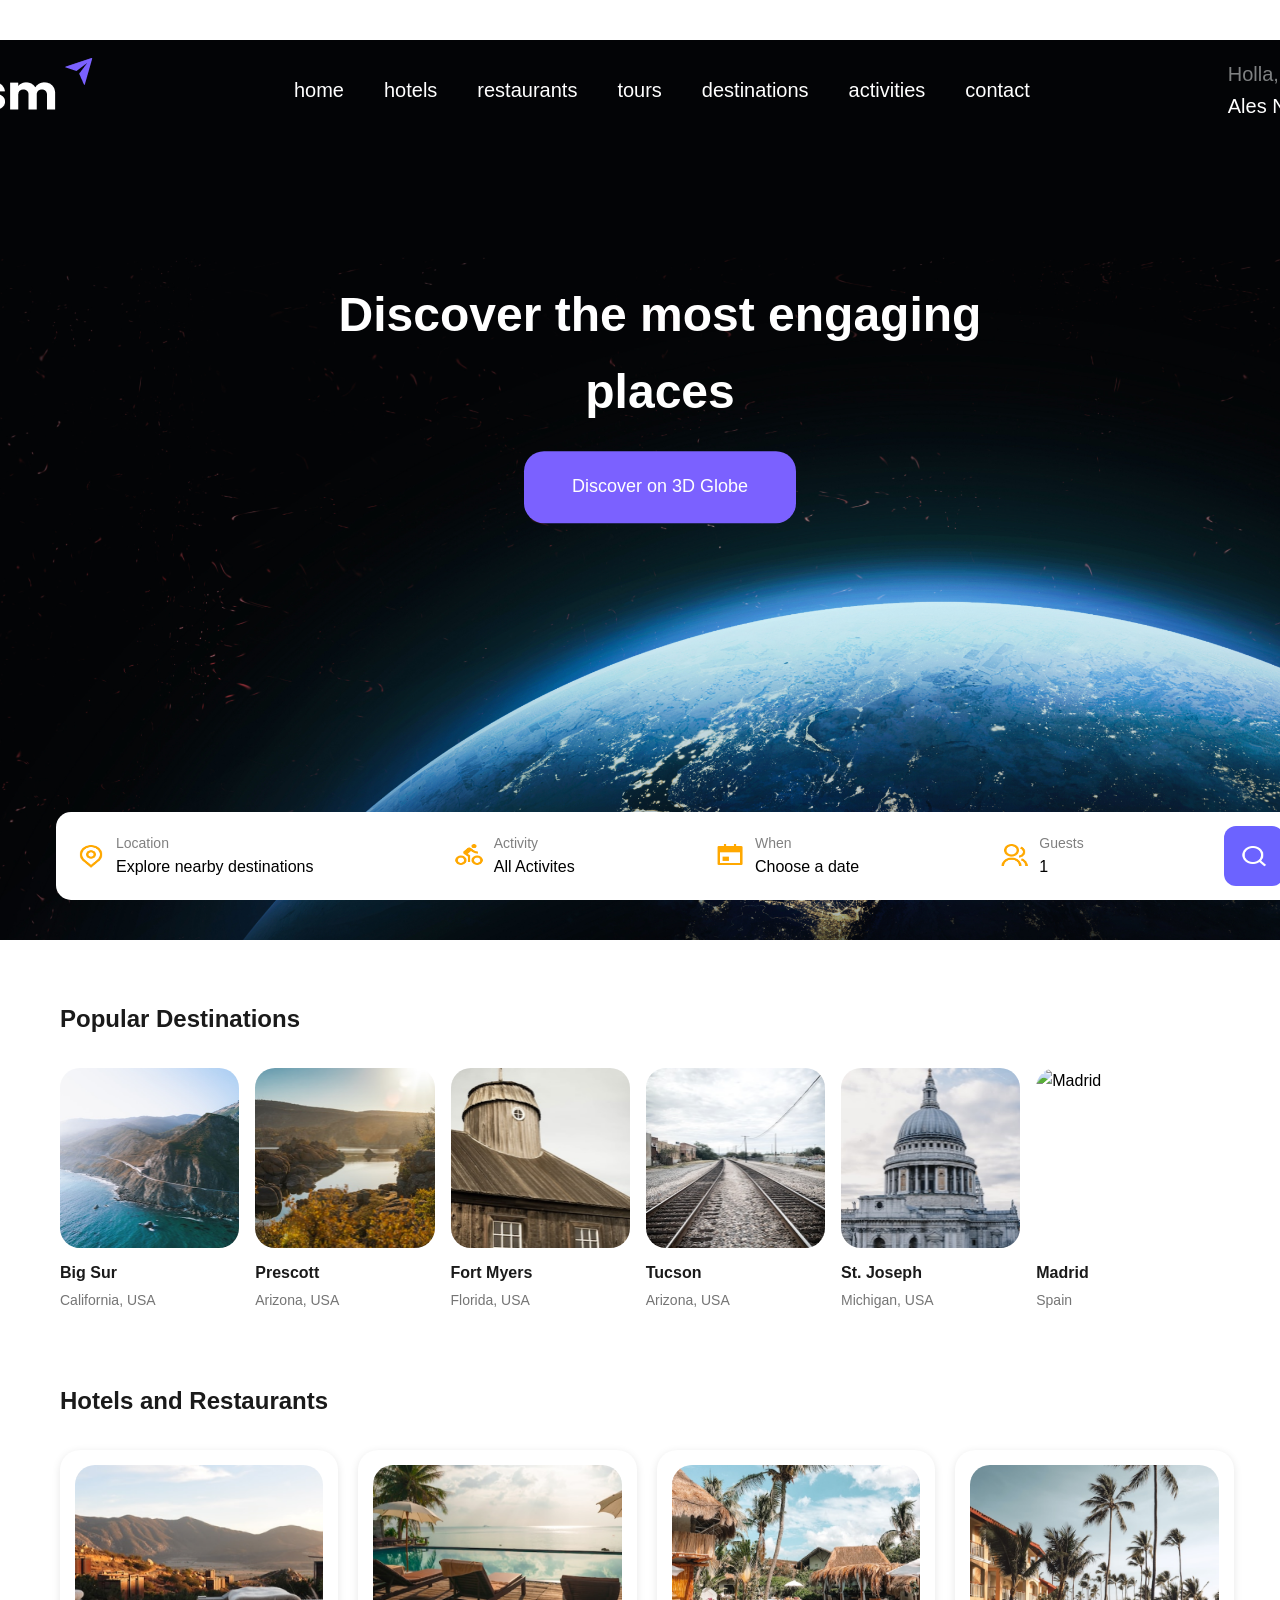
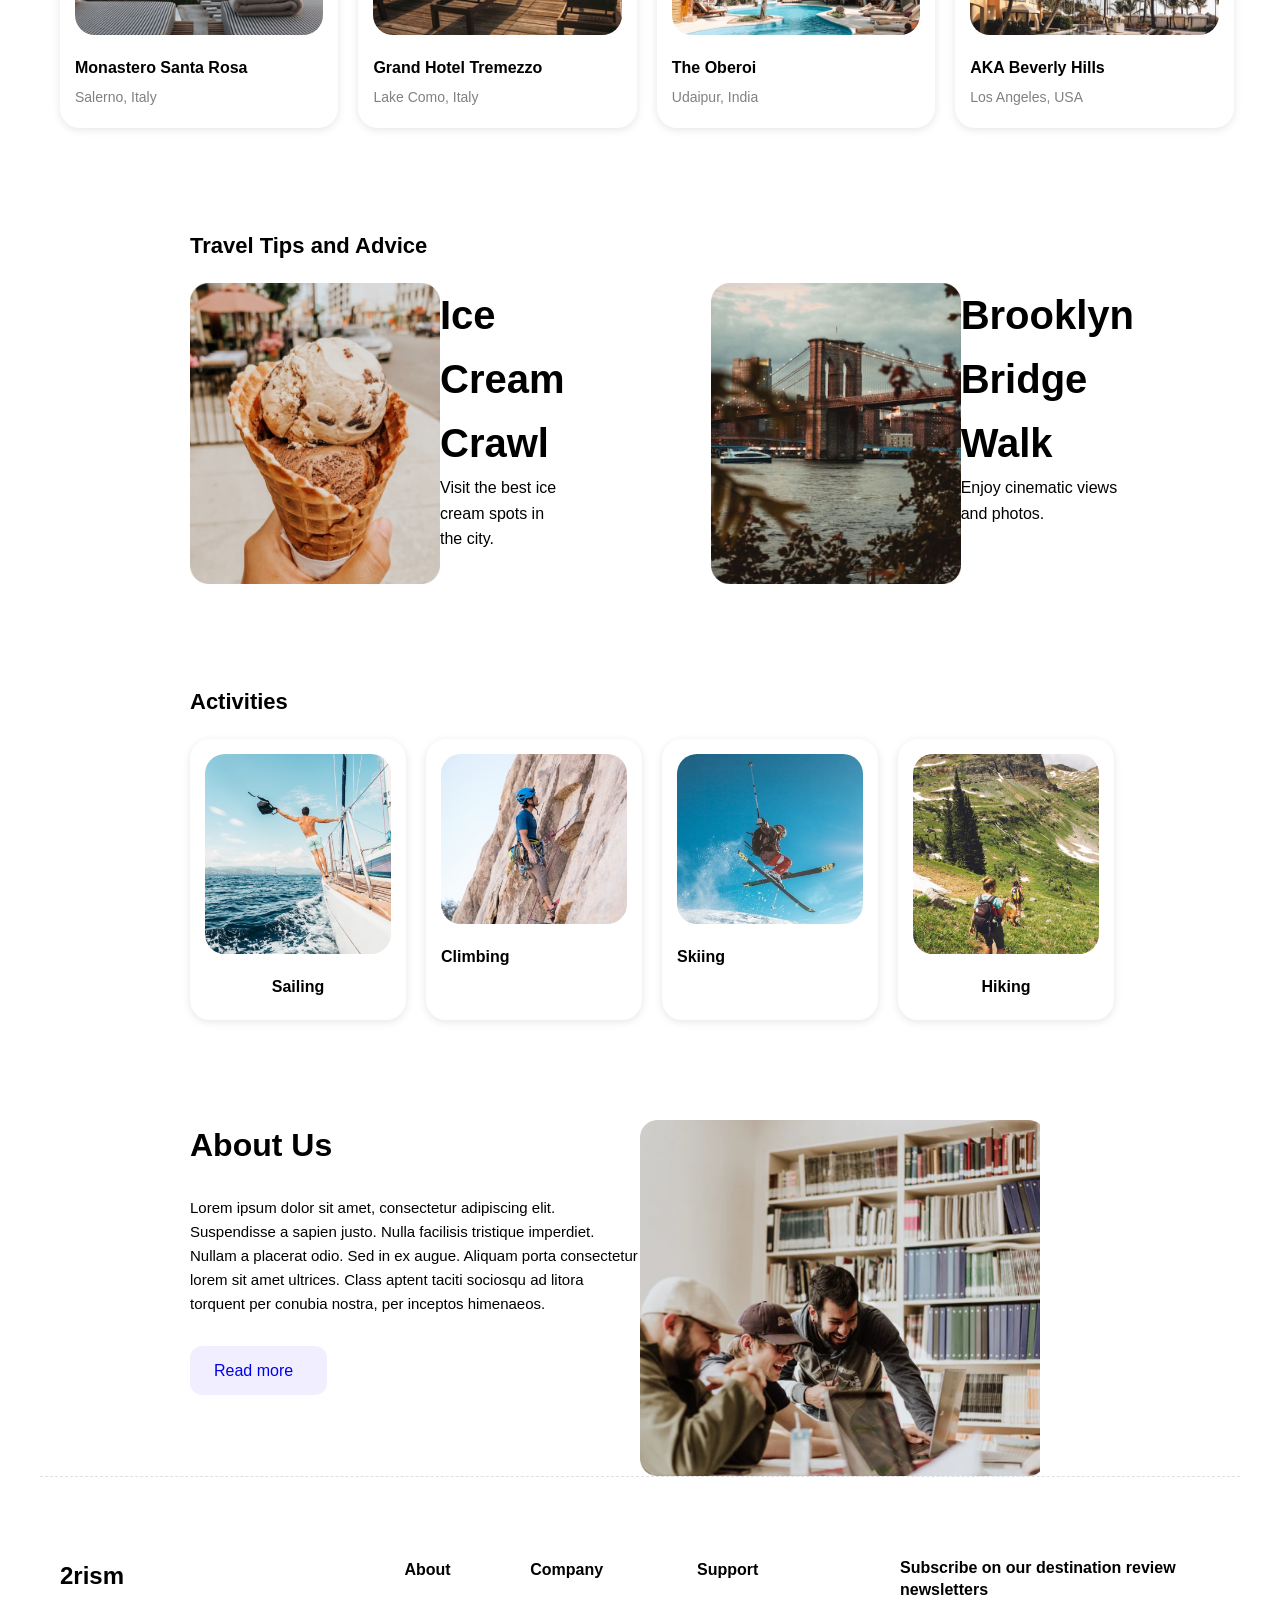
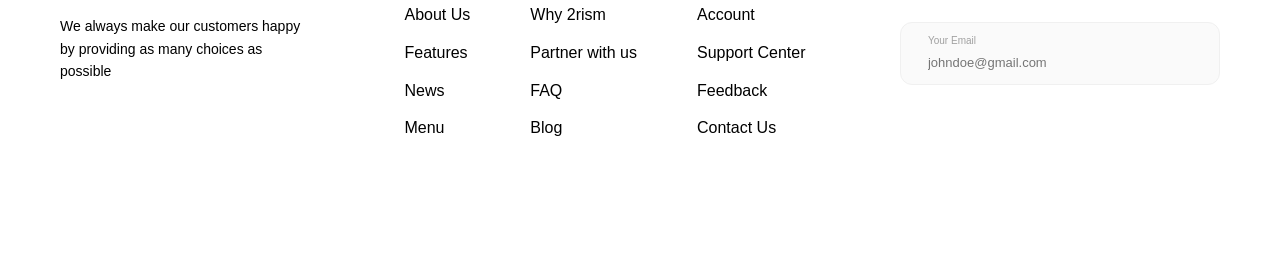
==== index.html @ 181f8df0 "Add files via upload" ====
<!DOCTYPE html>
<html lang="en">

<head>
    <meta charset="UTF-8">
    <meta name="viewport" content="width=device-width, initial-scale=1.0">
    <title>Document</title>
    <link rel="stylesheet" href="style.css">
    <link rel="preconnect" href="https://fonts.googleapis.com">
    <link rel="preconnect" href="https://fonts.gstatic.com" crossorigin>
    <link
        href="https://fonts.googleapis.com/css2?family=Poppins:ital,wght@0,100;0,200;0,300;0,400;0,500;0,600;0,700;0,800;0,900;1,100;1,200;1,300;1,400;1,500;1,600;1,700;1,800;1,900&display=swap"
        rel="stylesheet">
    <link rel="stylesheet" href="https://cdnjs.cloudflare.com/ajax/libs/font-awesome/7.0.1/css/all.min.css"
        integrity="sha512-2SwdPD6INVrV/lHTZbO2nodKhrnDdJK9/kg2XD1r9uGqPo1cUbujc+IYdlYdEErWNu69gVcYgdxlmVmzTWnetw=="
        crossorigin="anonymous" referrerpolicy="no-referrer" />
</head>

<body>

    <div class="container">
        <main class="home">
            <header>
                <div class="logo-div">
                    <img src="./database/logo.png" alt="">
                </div>

                <ul class="menu">
                    <li>home</li>
                    <li>hotels</li>
                    <li>restaurants</li>
                    <li>tours</li>
                    <li>destinations</li>
                    <li>activities</li>
                    <li>contact</li>
                </ul>

                <div class="profile">
                    <div class="username">
                        <p class="firstname">Holla,</p>
                        <p class="secondname">Ales Nesetril</p>
                    </div>
                    <img src="./database/базарная баба.png" alt="">
                </div>
            </header>

            <div class="home-text">
                <h1>Discover the most engaging places</h1>
                <button class="home-btn">
                    Discover on 3D Globe
                </button>
            </div>

            <div class="search-row">
                <div class="row location-row">
                    <img src="./database/location.png" alt="">
                    <div class="location-row-text">
                        <p class="first-text">Location</p>
                        <p>Explore nearby destinations</p>
                    </div>
                </div>

                <div class="row bike-row">
                    <img src="./database/velo.png" alt="">
                    <div class="bike-row-text">
                        <p class="first-text">Activity</p>
                        <p>All Activites</p>
                    </div>
                </div>

                <div class="row date-row">
                    <img src="./database/so days.png" alt="">
                    <div class="date-row-text">
                        <p class="first-text">When</p>
                        <p>Choose a date</p>
                    </div>
                </div>

                <div class="row guest-row">
                    <img src="./database/man.png" alt="">
                    <div class="guest-row-text">
                        <p class="first-text">Guests</p>
                        <p>1</p>
                    </div>
                </div>

                <div class="row btn" style="justify-content: center;">
                    <button class="row search-btn" style="justify-content: center;">
                        <img src="./database/serach.png" alt="">
                    </button>
                </div>
            </div>

        </main>

        <section class="main">

        </section>

        <footer class="footer">

        </footer>

    </div>

</body>

</html>


        
        

    </div>
</div>


    </div>
</div>
</div>
                </div>
            </div>

        </main>

        <section class="main">

           
        </section>

        <footer class="footer">

        </footer>
        <section class="container popular-destinations">
    <section class="popular-destinations">
  <h2>Popular Destinations</h2>
  
  <div class="destinations-grid">
    <div class="destination-card">
      <img src="./database/image6.png">
      <div class="card-info">
        <h3>Big Sur</h3>
        <p>California, USA</p>
      </div>
    </div>

    <div class="destination-card">
      <img src="./database/prscote.png" alt="Prescott">
      <div class="card-info">
        <h3>Prescott</h3>
        <p>Arizona, USA</p>
      </div>
    </div>

    <div class="destination-card">
      <img src="./database/tucson.png" alt="Fort Myers">
      <div class="card-info">
        <h3>Fort Myers</h3>
        <p>Florida, USA</p>
      </div>
    </div>

    <div class="destination-card">
      <img src="./database/flore.png" alt="Tucson">
      <div class="card-info">
        <h3>Tucson</h3>
        <p>Arizona, USA</p>
      </div>
    </div>

    <div class="destination-card">
      <img src="./database/michi.png" alt="St. Joseph">
      <div class="card-info">
        <h3>St. Joseph</h3>
        <p>Michigan, USA</p>
      </div>
    </div>

    <div class="destination-card">
      <img src="https://images.unsplash.com/photo-1539037116277-4db20889f2d4?q=80&w=400" alt="Madrid">
      <div class="card-info">
        <h3>Madrid</h3>
        <p>Spain</p>
      </div>
    </div>
  </div>
</section>
        <h2>Hotels and Restaurants</h2>
        
    </div>

    <div class="cards">
        <div class="card">
            <img src="./database/Каайф.png">
            <h3>Monastero Santa Rosa</h3>
            <p>Salerno, Italy</p>
        </div>

        <div class="card">
            <img src="./database/короче отдыхаем.png">
            <h3>Grand Hotel Tremezzo</h3>
            <p>Lake Como, Italy</p>
        </div>

        <div class="card">
            <img src="./database/industani.png">
            <h3>The Oberoi</h3>
            <p>Udaipur, India</p>
        </div>

        <div class="card">
            <img src="./database/image copy 2.png">
            <h3>AKA Beverly Hills</h3>
            <p>Los Angeles, USA</p>
        </div>
    </div>
</section>


<section class="section">
    <div class="section-header">
        <h2>Travel Tips and Advice</h2>
    </div>

    <div class="tips">
        <div class="tip">
            <img src="./database/morojna.png">
            <div class="dovudmujik">
                <h3>Ice Cream Crawl</h3>
                <p>Visit the best ice cream spots in the city.</p>
            </div>
        </div>

        <div class="tiper">
            <img src="./database/мост турецкий.png">
            <div class="davronmujik">
                <h3>Brooklyn Bridge Walk</h3>
                <p>Enjoy cinematic views and photos.</p>
            </div>
        </div>
    </div>
</section>

<section class="section">
    <div class="section-header">
        <h2>Activities</h2>
    </div>

    <div class="cards">
        <div class="card small">
            <img src="./database/sail.png">
            <h3>Sailing</h3>
        </div>

        <div class="card smaller">
            <img src="./database/climb.png">
            <h3>Climbing</h3>
        </div>

        <div class="card smallest">
            <img src="./database/image copy.png">
            <h3>Skiing</h3>
        </div>

        <div class="card small">
            <img src="./database/hiki.png">
            <h3>Hiking</h3>
        </div>
    </div>
    <div class="container_about-container">
            <div class="about-content">
                <h2>About Us</h2>
                <p>Lorem ipsum dolor sit amet, consectetur adipiscing elit. Suspendisse a sapien justo. Nulla facilisis tristique imperdiet. Nullam a placerat odio. Sed in ex augue. Aliquam porta consectetur lorem sit amet ultrices. Class aptent taciti sociosqu ad litora torquent per conubia nostra, per inceptos himenaeos.</p>
                <a href="#" class="read-more">Read more <i class="fa-solid fa-arrow-right"></i></a>
            </div>
            <div class="about-image">
                <img src="./database/тупая компания.png" alt="Team working">
            </div>
        </div>
    </section>

    <footer class="main-footer">
        <div class="container footer-container">
            <div class="footer-brand">
                <div class="logo">2rism <i class="fa-solid fa-paper-plane"></i></div>
                <p>We always make our customers happy by providing as many choices as possible</p>
                <div class="social-links">
                    
                </div>
            </div>

            <div class="footer-links">
                <div class="link-group">
                    <h4>About</h4>
                    <ul>
                        <li>About Us</li>
                        <li>Features</li>
                        <li>News</li>
                        <li>Menu</li>
                    </ul>
                </div>
                <div class="link-group">
                    <h4>Company</h4>
                    <ul>
                        <li>Why 2rism</li>
                        <li>Partner with us</li>
                        <li>FAQ</li>
                        <li>Blog</li>
                    </ul>
                </div>
                <div class="link-group">
                    <h4>Support</h4>
                    <ul>
                        <li>Account</li>
                        <li>Support Center</li>
                        <li>Feedback</li>
                        <li>Contact Us</li>
                    </ul>
                </div>
            </div>

            <div class="footer-subscribe">
                <h4>Subscribe on our destination review newsletters</h4>
                <div class="subscribe-form">
                    <div class="input-wrapper">
                        <i class="fa-regular fa-envelope"></i>
                        <div class="input-text">
                            <span>Your Email</span>
                            <input type="email" placeholder="johndoe@gmail.com">
                        </div>
                    </div>
                    
                </div>
            </div>
        </div>
</section>


  

</body>

</html>
---- style.css ----
* {
    padding: 0;
    margin: 0;
    box-sizing: border-box;
    font-family: "Poppins";
}

.home {
    margin-left: -180px;
    position: relative;
    width: 1560px;
    height: 100vh;
    background: url("./database/bg fon.png");
    background-size: cover;
}


header {
    display: flex;
    justify-content: space-between;
    align-items: center;
    color: white;
    width: 100%;
    height: 100px;
    font-size: 20px;
    padding: 0 40px;

}

.logo-div {
    /* margin-left: 20px; */
}

.menu {
    display: flex;
    gap: 40px;
    list-style: none;
}

.menu li:hover {
    color: rgb(11, 54, 79);
    transition: 0.3s ease-in-out;
}

.profile {
    display: flex;
    gap: 10px;
    align-items: center;
}

.profile img {
    width: 50px;
    height: 50px;
    border-radius: 50%;
}

.firstname {
    color: rgb(127, 129, 130);
}


.home-text {
    position: absolute;
    top: 40%;
    left: 50%;
    transform: translate(-50%, -50%);
    text-align: center;
    color: white;
}

.home-text h1 {
    font-size: 48px;
}

.home-btn {
    width: 272px;
    height: 72px;
    background-color: #7B61FF;
    color: white;
    border-radius: 20px;
    border: none;
    font-size: 18px;
    margin-top: 20px;
    cursor: pointer;
}


.search-row {
    display: flex;
    justify-content: space-between;
    align-items: center;
    background-color: #fff;
    border-radius: 15px;
    position: absolute;
    width: 80%;
    height: 88px;
    bottom: 40px;
    left: 50%;
    transform: translateX(-50%);
    padding: 0 20px;
}

.row {
    display: flex;
    align-items: center;
    gap: 10px;
}

.row img {
    width: 25px;
    height: 25px;
}

.first-text {
    color: gray;
    font-size: 14px;
}


.search-btn {
    width: 60px;
    height: 60px;
    border-radius: 12px;
    background-color: #7B61FF;
    border: none;
    display: flex;
    align-items: center;
    justify-content: center;
    cursor: pointer;
}

.search-btn img {
    width: 24px;
    height: 24px;
}

.popular-destinations {
    padding: 60px 0;
    max-width: 1200px;
    margin: 0 auto;
}

.section-title {
    font-size: 40px;
    font-weight: 700;
    margin-bottom: 60px;
    color: #1a1a1a;
    font-family: 'Inter', sans-serif;
    top: 20px;
    gap: 20px;
}

.destinations-grid {
    display: grid;
    grid-template-columns: repeat(6, 1fr);
    gap: 20px;
}

.item {
    margin-top: 20px;
}




.dest-card img {
    width: 100%;
    aspect-ratio: 1 / 1.2;
    object-fit: cover;
    border-radius: 24px;
    margin-bottom: 12px;
}

.dest-info h4 {
    font-size: 16px;
    font-weight: 700;
    color: #1a1a1a;
    margin-bottom: 4px;
}

.dest-info p {
    font-size: 13px;
    color: #999;
    font-weight: 400;
}


.hotels {
    padding: 60px 0;
    background: #ffffff;
}

.container {
    max-width: 1200px;
    width: 100%;
    margin: 0 auto;
    padding: 0 20px;
}

.hotels-header {
    display: flex;
    justify-content: space-between;
    align-items: center;
    margin-bottom: 30px;
    text-align: absolute;
}

.hotels-header h2 {
    font-size: 24px;
    font-weight: 600;
    text-align: absolute;
}

.hotels-header a {
    color: #7b61ff;
    text-decoration: none;
    font-size: 14px;
}


.hotels-cards {
    display: flex;
    gap: 30px;
    flex-wrap: wrap;
    justify-content: center;
}

.card {
    width: 300px;
    background: white;
    border-radius: 20px;
    overflow: hidden;
    padding: 15px;
    flex: none;

}



.card img {
    width: 100%;
    height: 350px;
    object-fit: cover;
    border-radius: 15px;
    margin-bottom: 10px;
}

.card h3 {
    font-size: 18px;
    margin-bottom: 5px;
}

.card p {
    font-size: 14px;
    color: #999;
    margin-bottom: 5px;
}

.stars {
    color: orange;
    font-size: 16px;
}


img {
    max-width: 100%;
    height: auto;
    display: block;
}

.hotels-cards {
    display: flex;
    gap: 20px;
    flex-wrap: nowrap;
    justify-content: space-between;
}



.card img {
    width: 100%;
    height: 300px;
    object-fit: cover;
    border-radius: 15px;
    margin-bottom: 10px;
}

.card {
    flex: 0 0 24%;
    max-width: 300px;
    background: white;
    border-radius: 20px;
    overflow: hidden;
    padding: 15px;


    display: flex;
    flex-direction: column;
    justify-content: flex-start;
    height: auto;
    box-shadow: 0 2px 8px rgba(0, 0, 0, 0.1);
}

.card img {
    width: 100%;
    height: 350px;
    object-fit: cover;
    border-radius: 15px;
    margin-bottom: 10px;
}

.image7 {
    width: 450px;
    margin-left: 800px;

}

.image {
    width: 450px;
    margin-right: 800px;
    padding-left: 20px;
}

.search-row {
    display: flex;
    gap: 16px;
    align-items: center;
    margin-left: 20px;
}

.search-row img {
    width: 30px;
}


.locations {
    color: #b09898;

}


body {
    background: black;
}


* {
    margin: 0;
    padding: 0;
    box-sizing: border-box;
    font-family: Arial, sans-serif;
}

body {
    background: #f5f6f8;
    padding: 30px;
}


.section {
    margin-bottom: 40px;
}

.section-header {
    display: flex;
    justify-content: space-between;
    align-items: center;
    margin-bottom: 20px;
}

.section-header h2 {
    font-size: 22px;
}

.section-header a {
    text-decoration: none;
    color: #6c63ff;
    font-size: 14px;
}


.cards {
    display: flex;
    gap: 20px;
}

.card {
    width: 250px;
}

.card img {
    width: 100%;
    height: 170px;
    object-fit: cover;
    border-radius: 20px;
}

.card h3 {
    margin-top: 10px;
    font-size: 16px;
}

.card p {
    color: gray;
    font-size: 14px;
}


.small img {
    height: 200px;
}

.small h3 {
    text-align: center;
}





.tip img {
    width: 250px;
    height: auto;

}

.tiper img {
    width: 250px;
    height: auto;

}

.section {
    margin: 0 150px;
}

.tips {
    display: flex;
    flex-direction: row;
    gap: 200px;
}

.section-header {
    margin-top: 100px;
}

.tip {
    display: flex;
}

.dovudmujik h3 {
    font-size: 40px;
}

.tiper {
    display: flex;
}

.davronmujik h3 {
    font-size: 40px;
}

* {
    margin: 0;
    padding: 0;
    box-sizing: border-box;
    font-family: Arial, sans-serif;
}

.hero {
    height: 100px;
    display: flex;
    align-items: center;
    justify-content: center;
    width: 100%;
    margin-top: 350px;
}

.search-box {
    display: flex;
    align-items: center;
    background: white;
    padding: 15px 20px;
    border-radius: 20px;
    gap: 25px;
    width: 80%;
}

.item {
    display: flex;
    align-items: center;
    gap: 10px;
}

.item i {
    color: #6c63ff;
    font-size: 18px;
}

.label {
    display: block;
    color: gray;
    font-size: 12px;
}

.value {
    font-weight: bold;
}

.search-btn {
    margin-left: auto;
    background: #6c63ff;
    border: none;
    color: white;
    font-size: 18px;
    padding: 12px 16px;
    border-radius: 12px;
    cursor: pointer;
}

body {
    font-family: 'Segoe UI', Tahoma, Geneva, Verdana, sans-serif;
    background-color: #fff;
    padding: 40px;
}

.popular-destinations h2 {
    font-size: 24px;
    font-weight: 700;
    margin-bottom: 30px;
    color: #1a1a1a;
}

.destinations-grid {
    display: flex;
    gap: 16px;
    overflow-x: auto;
    padding-bottom: 10px;
}

.destination-card {
    flex: 0 0 calc(16.66% - 14px);
    min-width: 150px;
}

.destination-card img {
    width: 100%;
    aspect-ratio: 1 / 1;
    object-fit: cover;
    border-radius: 20px;
    transition: transform 0.3s ease;
    cursor: pointer;
}

.destination-card img:hover {
    transform: scale(1.02);
}

.card-info {
    margin-top: 12px;
}

.card-info h3 {
    margin: 0;
    font-size: 16px;
    font-weight: 600;
    color: #1a1a1a;
}

.card-info p {
    margin: 4px 0 0 0;
    font-size: 14px;
    color: #757575;
}



:root {
    primary-color: #7B61FF;
    text-main: #1a1a1a;
    text-muted: #757575;
    bg-light: #ffffff;
    border-radius: 24px;
}

body {
    margin: 0;
    font-family: 'Inter', -apple-system, BlinkMacSystemFont, sans-serif;
    color: var(text-main);
    line-height: 1.6;
}

.container {
    max-width: 1200px;
    margin: 0 auto;
    padding: 0 20px;
}

.about-section {
    padding: 100px 0;
}

.about-container {
    display: flex;
    align-items: center;
    gap: 80px;
}

.about-content {
    flex: 1;
}

.about-content h2 {
    font-size: 32px;
    margin-bottom: 25px;
    font-weight: 700;
}

.about-content p {
    color: var(text-muted);
    font-size: 15px;
    margin-bottom: 30px;
    max-width: 500px;
}

.read-more {
    display: inline-flex;
    align-items: center;
    gap: 10px;
    color: var(primary-color);
    text-decoration: none;
    font-weight: 500;
    padding: 12px 24px;
    background: rgba(123, 97, 255, 0.1);
    border-radius: 12px;

}

.read-more:hover {
    background: rgba(123, 97, 255, 0.2);
}

.about-image {
    flex: 1;
}

.about-image img {
    width: 100%;
    border-radius: var(border-radius);
    display: block;
}

.main-footer {
    padding: 80px 0 60px;
    border-top: 1px dashed #e0e0e0;
}

.footer-container {
    display: flex;
    justify-content: space-between;
    flex-wrap: wrap;
    gap: 40px;
}

.footer-brand {
    max-width: 250px;
}

.logo {
    font-size: 24px;
    font-weight: 800;
    margin-bottom: 20px;
    display: flex;
    align-items: center;
    gap: 8px;
}

.logo i {
    color: blue
}

.footer-brand p {
    font-size: 14px;
    color: var(--text-muted);
    margin-bottom: 20px;
}

.social-links {
    display: flex;
    gap: 15px;
}

.social-links a {
    color: var(--primary-color);
    font-size: 18px;
    transition: 0.3s;
}

.footer-links {
    display: flex;
    gap: 60px;
}

.link-group h4 {
    margin-bottom: 20px;
    font-size: 16px;
}

.link-group ul {
    list-style: none;
    padding: 0;
    margin: 0;
}

.link-group ul li {
    margin-bottom: 12px;
}

.link-group ul li a {
    text-decoration: none;
    color: var(--text-muted);
    font-size: 14px;
    transition: 0.3s;
}

.link-group ul li a:hover {
    color: var(primary-color);
}

.footer-subscribe {
    max-width: 320px;
}

.footer-subscribe h4 {
    font-size: 16px;
    margin-bottom: 20px;
    line-height: 1.4;
}

.subscribe-form {
    display: flex;
    gap: 12px;
}

.input-wrapper {
    background: #FAFAFA;
    border: 1px solid #f0f0f0;
    border-radius: 12px;
    padding: 10px 15px;
    display: flex;
    align-items: center;
    gap: 12px;
    flex: 1;
}

.input-wrapper i {
    color: #FFB323;
}

.input-text span {
    display: block;
    font-size: 10px;
    color: #A0A0A0;
}

.input-text input {
    border: none;
    background: transparent;
    font-size: 13px;
    outline: none;
    width: 100%;
}

.btn-send {
    background: var(--primary-color);
    color: white;
    border: none;
    width: 50px;
    height: 54px;
    border-radius: 12px;
    cursor: pointer;
    transition: 0.3s;
}

.btn-send:hover {
    opacity: 0.9;
    transform: translateY(-2px);
}

.container_about-container {
    margin-top: 100px;
    display: flex;
    flex-direction: row;
}

.container_about-container img {
    width: 400px;
    height: auto;
}
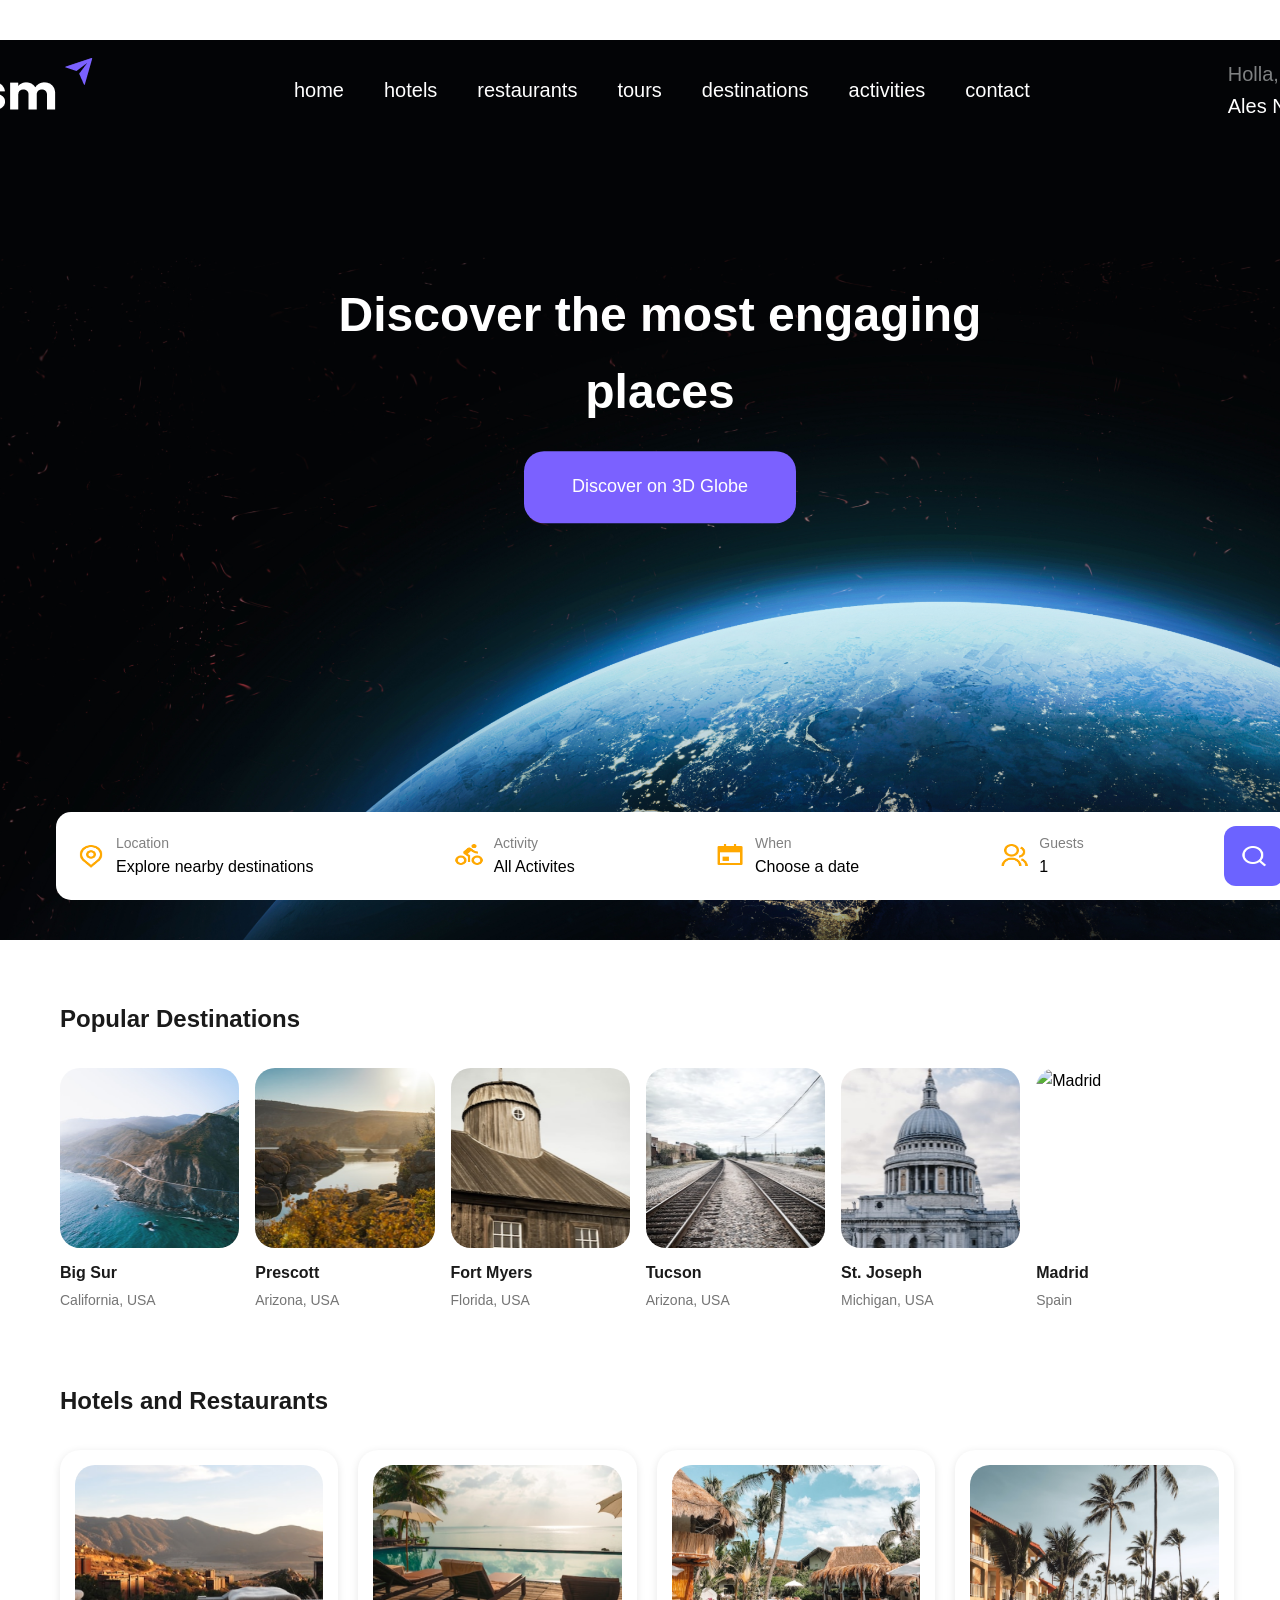
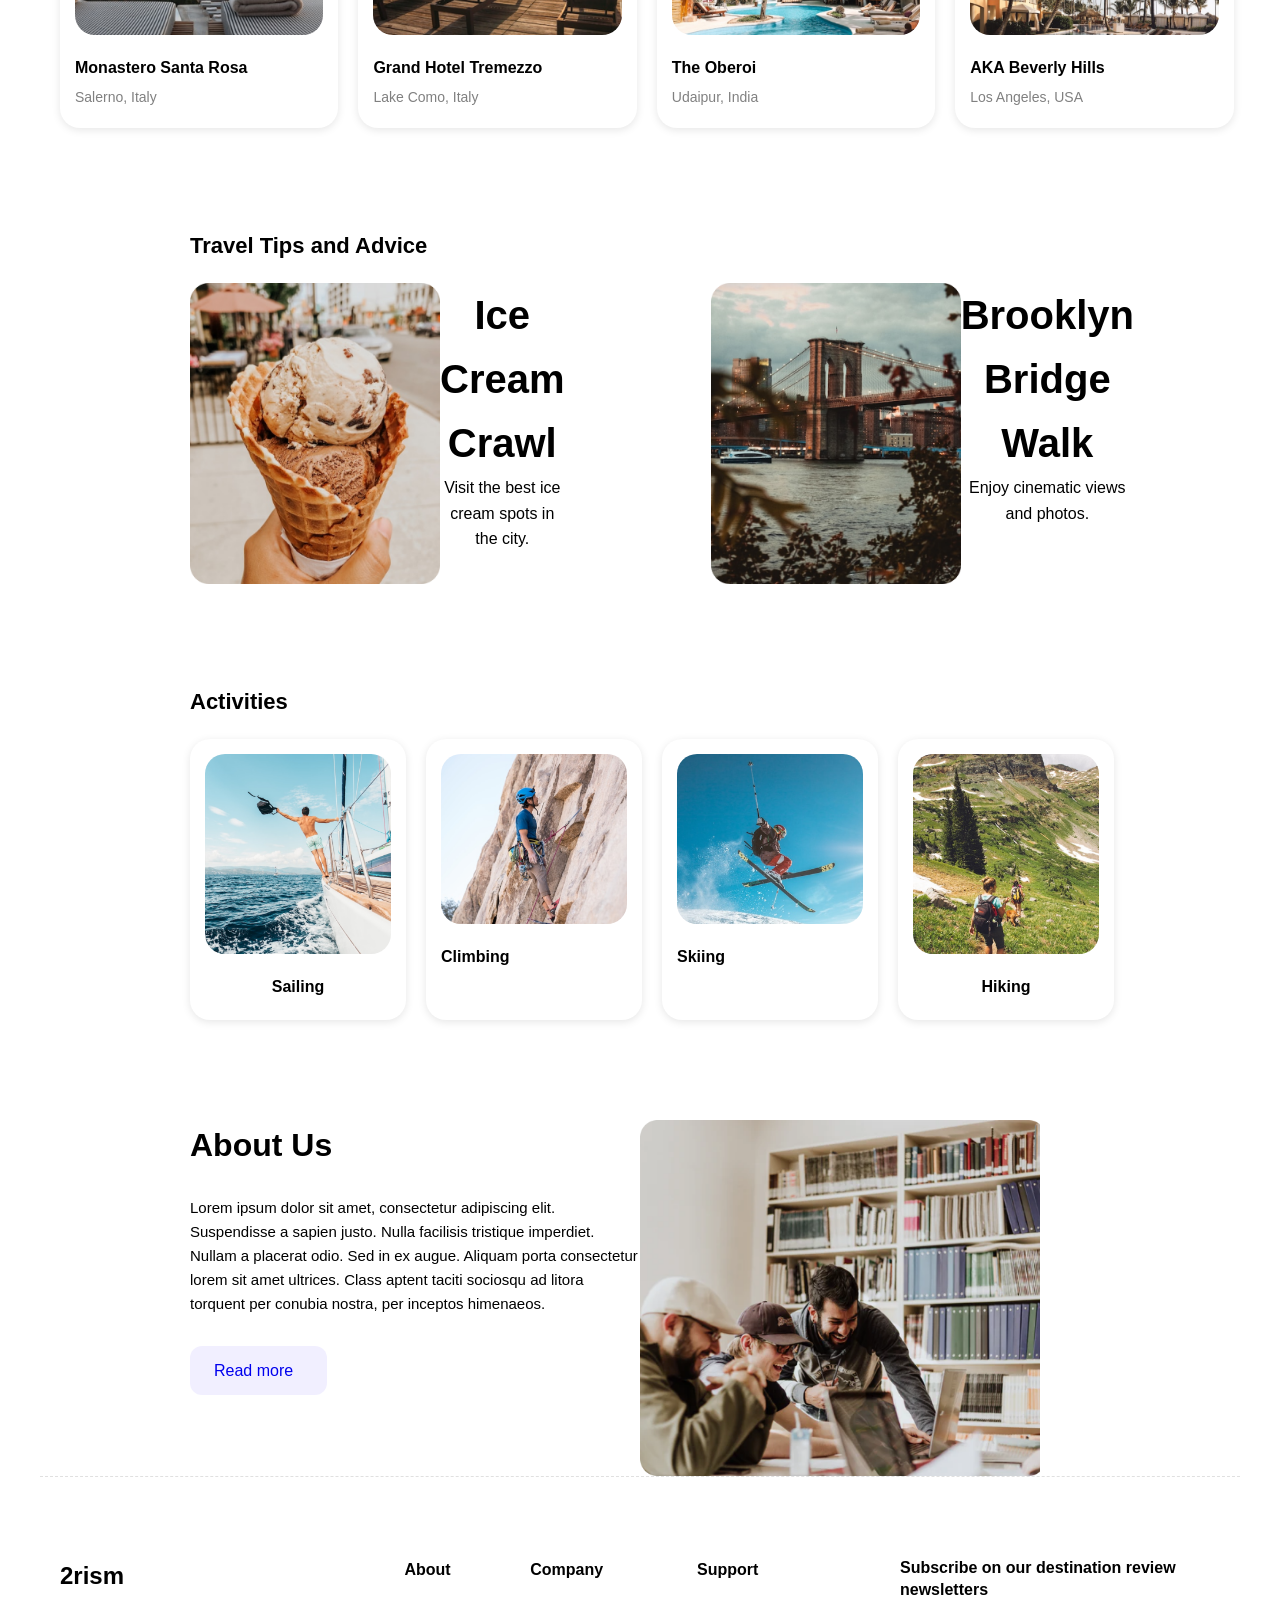
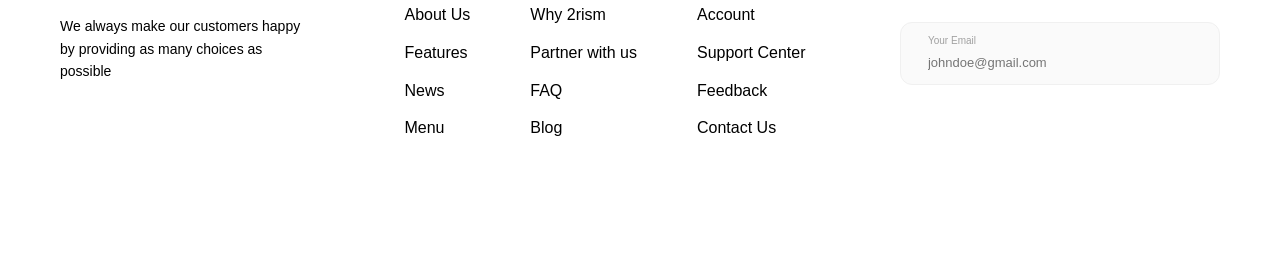
==== commit f7787345: "Add files via upload" ====
--- a/index.html
+++ b/index.html
@@ -5,7 +5,7 @@
 <head>
     <meta charset="UTF-8">
     <meta name="viewport" content="width=device-width, initial-scale=1.0">
-    <title>Document</title>
+    <title>2 rism</title>
     <link rel="stylesheet" href="style.css">
     <link rel="preconnect" href="https://fonts.googleapis.com">
     <link rel="preconnect" href="https://fonts.gstatic.com" crossorigin>
--- a/style.css
+++ b/style.css
@@ -423,11 +423,23 @@
     height: auto;
 
 }
+.tip h3 {
+    text-align: center;
+}
+.tip p{
+    text-align: center;
+}
 
 .tiper img {
     width: 250px;
     height: auto;
 
+}
+.tiper h3 {
+    text-align: center;
+}
+.tiper p{
+    text-align: center;
 }
 
 .section {
